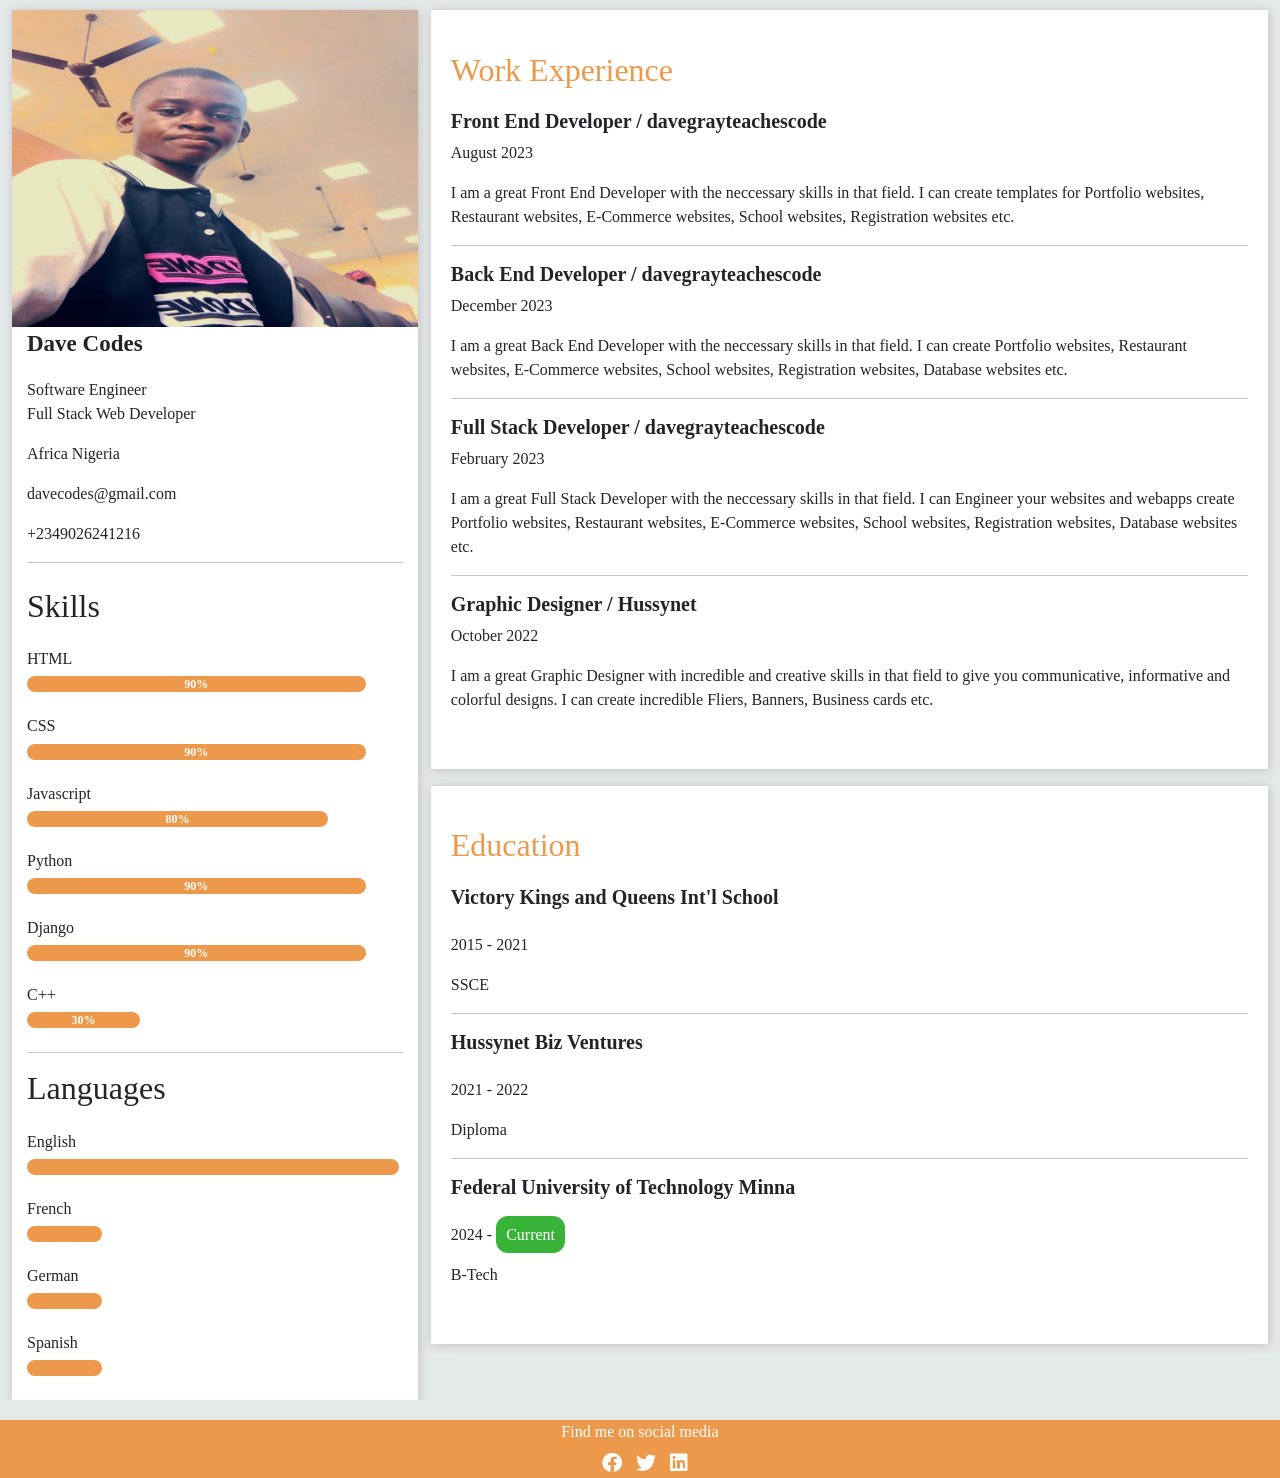
==== index.html @ 81cb4c6d "first commit" ====
<!DOCTYPE html>
<html lang="en">
  <head>
    <meta charset="UTF-8" />
    <meta name="viewport" content="width=device-width, initial-scale=1.0" />
    <link rel="stylesheet" href="assets/css/bootstrap.min.css" />
    <link rel="stylesheet" href="assets/css/style.css" />
    <link rel="stylesheet" href="assets/css/all.min.css" />
    <link rel="stylesheet" href="assets/css/fontawesome.min.css" />
    <link
      rel="icon"
      type="image/x-icon"
      href="assets/img/Graduation-cap.jpg.JPG"
    />
    <script defer src="assets/js/bootstrap.bundle.min.js"></script>
    <title>Dave Codes E-Resume</title>
  </head>
  <body>
    <div class="container-md overflow-hidden">
      <div class="row content">
        <div class="col first-col p-0">
          <div class="profile-photo">
            <figure>
              <img src="assets/img/Dave.jpg" alt="My Photo" class="img-fluid" />

              <figcaption>Dave Codes</figcaption>
            </figure>
          </div>
          <div class="skills-lang-extra_info">
            <div class="extra-info">
              <p>Software Engineer <br />Full Stack Web Developer</p>
              <p>Africa Nigeria</p>
              <p>davecodes@gmail.com</p>
              <p>+2349026241216</p>
            </div>
            <hr />
            <div class="skills">
              <h2 class="my-4">Skills</h2>
              <div class="html">
                <h6>HTML</h6>
                <div class="progress mb-4" style="background: transparent">
                  <div
                    class="progress-bar rounded-pill fw-bold"
                    style="width: 90%; background: #ec994b"
                  >
                    90%
                  </div>
                </div>
              </div>
              <div class="html">
                <h6>CSS</h6>
                <div class="progress mb-4" style="background: transparent">
                  <div
                    class="progress-bar rounded-pill fw-bold"
                    style="width: 90%; background: #ec994b"
                  >
                    90%
                  </div>
                </div>
              </div>
              <div class="html">
                <h6>Javascript</h6>
                <div class="progress mb-4" style="background: transparent">
                  <div
                    class="progress-bar rounded-pill fw-bold"
                    style="width: 80%; background: #ec994b"
                  >
                    80%
                  </div>
                </div>
              </div>
              <div class="html">
                <h6>Python</h6>
                <div class="progress mb-4" style="background: transparent">
                  <div
                    class="progress-bar rounded-pill fw-bold"
                    style="width: 90%; background: #ec994b"
                  >
                    90%
                  </div>
                </div>
              </div>
              <div class="html">
                <h6>Django</h6>
                <div class="progress mb-4" style="background: transparent">
                  <div
                    class="progress-bar rounded-pill fw-bold"
                    style="width: 90%; background: #ec994b"
                  >
                    90%
                  </div>
                </div>
              </div>
              <div class="html">
                <h6>C++</h6>
                <div class="progress mb-4" style="background: transparent">
                  <div
                    class="progress-bar rounded-pill fw-bold"
                    style="width: 30%; background: #ec994b"
                  >
                    30%
                  </div>
                </div>
              </div>
            </div>
            <hr />
            <div class="language">
              <h2>Languages</h2>
              <div class="english my-4">
                <h6>English</h6>
                <div
                  class="progress bg-none"
                  style="background: transparent"
                  style="background: transparent"
                >
                  <div
                    class="progress-bar rounded-pill"
                    style="width: 99%; background: #ec994b"
                  ></div>
                </div>
              </div>
              <div class="english my-4">
                <h6>French</h6>
                <div class="progress bg-none" style="background: transparent">
                  <div
                    class="progress-bar rounded-pill"
                    style="width: 20%; background: #ec994b"
                  ></div>
                </div>
              </div>
              <div class="english my-4">
                <h6>German</h6>
                <div class="progress bg-none" style="background: transparent">
                  <div
                    class="progress-bar rounded-pill"
                    style="width: 20%; background: #ec994b"
                  ></div>
                </div>
              </div>
              <div class="english my-4">
                <h6>Spanish</h6>
                <div class="progress bg-none" style="background: transparent">
                  <div
                    class="progress-bar rounded-pill"
                    style="width: 20%; background: #ec994b"
                  ></div>
                </div>
              </div>
            </div>
          </div>
        </div>
        <div class="col-md-8 col-sm-8 second-col">
          <div class="col gy-5 second-row">
            <div class="row third-row">
              <div class="workexperience">
                <h2 style="color: #ec994b; margin-bottom: 20px">
                  Work Experience
                </h2>
                <div class="experience">
                  <div class="heading-date">
                    <h5 class="fw-bold">
                      Front End Developer / davegrayteachescode
                    </h5>
                    <p>August 2023</p>
                  </div>
                  <div class="body">
                    <p>
                      I am a great Front End Developer with the neccessary
                      skills in that field. I can create templates for Portfolio
                      websites, Restaurant websites,
                      <span style="white-space: nowrap">E-Commerce</span>
                      websites, School websites, Registration websites etc.
                    </p>
                  </div>
                </div>
                <hr />

                <div class="experience">
                  <div class="heading-date">
                    <h5 class="fw-bold">
                      Back End Developer / davegrayteachescode
                    </h5>
                    <p>December 2023</p>
                  </div>
                  <div class="body">
                    <p>
                      I am a great Back End Developer with the neccessary skills
                      in that field. I can create Portfolio websites, Restaurant
                      websites,
                      <span style="white-space: nowrap">E-Commerce</span>
                      websites, School websites, Registration websites, Database
                      websites etc.
                    </p>
                  </div>
                </div>
                <hr />
                <div class="experience">
                  <div class="heading-date">
                    <h5 class="fw-bold">
                      Full Stack Developer / davegrayteachescode
                    </h5>
                    <p>February 2023</p>
                  </div>
                  <div class="body">
                    <p>
                      I am a great Full Stack Developer with the neccessary
                      skills in that field. I can Engineer your websites and
                      webapps create Portfolio websites, Restaurant websites,
                      <span style="white-space: nowrap">E-Commerce</span>
                      websites, School websites, Registration websites, Database
                      websites etc.
                    </p>
                  </div>
                </div>
                <hr />
                <div class="experience">
                  <div class="heading-date">
                    <h5 class="fw-bold">Graphic Designer / Hussynet</h5>
                    <p>October 2022</p>
                  </div>
                  <div class="body">
                    <p>
                      I am a great Graphic Designer with incredible and creative
                      skills in that field to give you communicative,
                      informative and colorful designs. I can create incredible
                      Fliers, Banners, Business cards etc.
                    </p>
                  </div>
                </div>
              </div>
            </div>
            <div class="row fourth-row">
              <div class="education">
                <h2 style="margin-bottom: 20px; color: #ec994b">Education</h2>
                <div class="heading-date">
                  <h5 class="fw-bold mb-4">
                    Victory Kings and Queens Int'l School
                  </h5>
                  <p>2015 - 2021</p>
                  <p>SSCE</p>
                </div>
                <hr />
                <div class="heading-date">
                  <h5 class="fw-bold mb-4">Hussynet Biz Ventures</h5>
                  <p>2021 - 2022</p>
                  <p>Diploma</p>
                </div>
                <hr />
                <div class="heading-date">
                  <h5 class="fw-bold mb-4">
                    Federal University of Technology Minna
                  </h5>
                  <p>
                    2024 -
                    <span
                      style="
                        padding: 10px;
                        background: #38b338;
                        color: #fff;
                        border-radius: 12px;
                      "
                      >Current</span
                    >
                  </p>
                  <p>B-Tech</p>
                </div>
              </div>
            </div>
          </div>
        </div>
      </div>
    </div>
    <div
      class="container-fluid text-white text-center"
      style="background: #ec994b; margin-top: 20px"
    >
      <div class="footer mb-1">Find me on social media</div>
      <div class="icons">
        <a href="https://www.facebook.com/profile.php?id=61553030687834">
          <span style="margin-left: 10px; font-size: 20px; cursor: pointer"
            ><i class="fa-brands fa-facebook"></i
          ></span>
        </a>
        <a href="">
          <span style="margin-left: 10px; font-size: 20px; cursor: pointer"
            ><i class="fa-brands fa-twitter"></i
          ></span>
        </a>
        <a href="https://www.linkedin.com/in/david-moses-1b9226258/">
          <span style="margin-left: 10px; font-size: 20px; cursor: pointer"
            ><i class="fa-brands fa-linkedin"></i
          ></span>
        </a>
      </div>
    </div>
  </body>
</html>
---- assets/css/style.css ----
* {
  font-family: "Roboto";
}

body {
  background: #e4e9e9;
}

.content {
  gap: 1%;
  margin-top: 10px;
}

.first-col {
  /* padding: 0 2%; */
  background: #fff;
  /* color: #fff; */
  box-shadow: 1px 1px 10px #c4bfbf;
}

.skills-lang-extra_info,
figcaption {
  padding: 0 15px 0 15px;
}

img {
  width: 100%;
  height: 10px;
}

figcaption {
  font-size: 23px;
  font-weight: 600;
}

.third-row {
  padding: 5% 1%;
  background: #fff;
  /* color: #fff; */
  box-shadow: 1px 1px 10px #c4bfbf;
}

.fourth-row {
  padding: 5% 1%;
  background: #fff;
  /* color: #fff; */
  box-shadow: 1px 1px 10px #c4bfbf;
}

.second-row {
  display: grid;
  gap: 1.3%;
}

@media screen and (min-width: 300px) {
  .third-row {
    margin-top: 3%;
  }

  .content {
    margin: 3% 0.5%;
  }
}

@media screen and (min-width: 576px) {
  .third-row {
    margin-top: 0;
  }

  .content {
    margin: 10px 0 0 0;
  }
}

a {
  color: #fff;
  text-decoration: none;
}

i:hover {
  transform: scale(1.2);
  transition: 0.6s ease;
}

@media screen and (min-width: 768px) {
  .third-row {
    margin-top: 0;
  }

  .container-md {
    max-width: 88rem;
  }

  /* .second-col {
    width: 0;
    margin-top: 0;
  } */
}
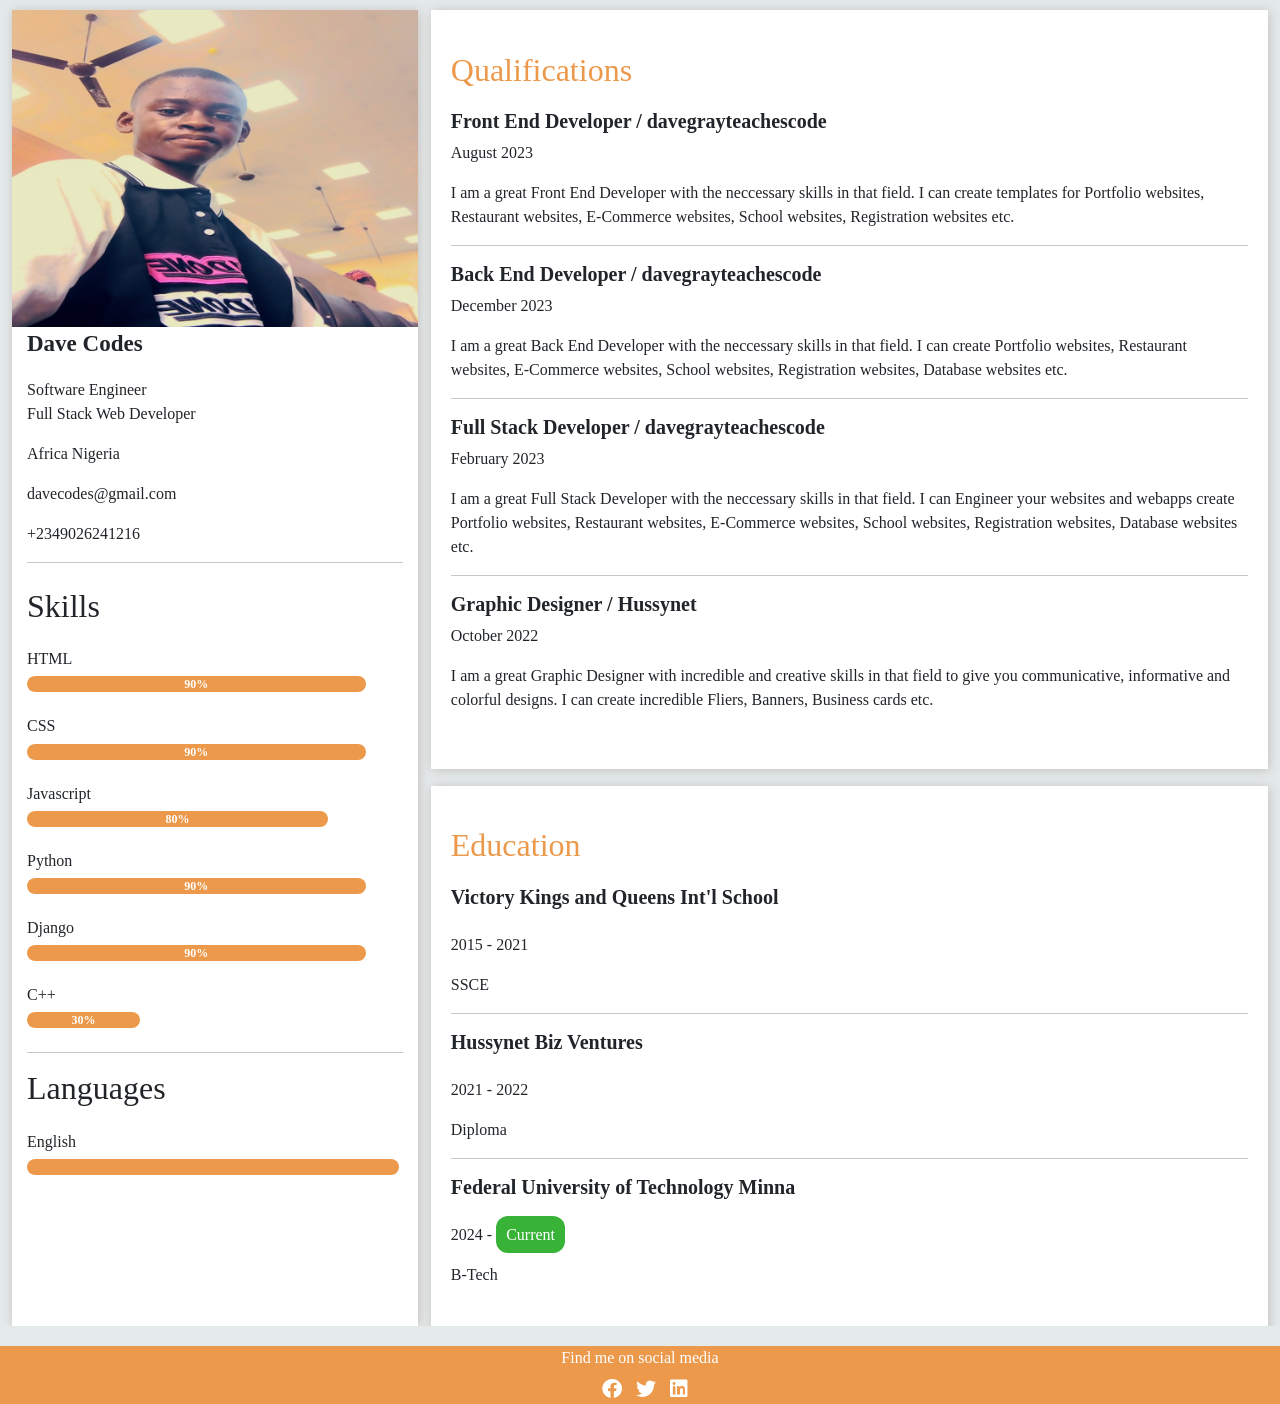
==== commit a3657ffd: "Add files via upload" ====
--- a/index.html
+++ b/index.html
@@ -1,297 +1,297 @@
-<!DOCTYPE html>
-<html lang="en">
-  <head>
-    <meta charset="UTF-8" />
-    <meta name="viewport" content="width=device-width, initial-scale=1.0" />
-    <link rel="stylesheet" href="assets/css/bootstrap.min.css" />
-    <link rel="stylesheet" href="assets/css/style.css" />
-    <link rel="stylesheet" href="assets/css/all.min.css" />
-    <link rel="stylesheet" href="assets/css/fontawesome.min.css" />
-    <link
-      rel="icon"
-      type="image/x-icon"
-      href="assets/img/Graduation-cap.jpg.JPG"
-    />
-    <script defer src="assets/js/bootstrap.bundle.min.js"></script>
-    <title>Dave Codes E-Resume</title>
-  </head>
-  <body>
-    <div class="container-md overflow-hidden">
-      <div class="row content">
-        <div class="col first-col p-0">
-          <div class="profile-photo">
-            <figure>
-              <img src="assets/img/Dave.jpg" alt="My Photo" class="img-fluid" />
-
-              <figcaption>Dave Codes</figcaption>
-            </figure>
-          </div>
-          <div class="skills-lang-extra_info">
-            <div class="extra-info">
-              <p>Software Engineer <br />Full Stack Web Developer</p>
-              <p>Africa Nigeria</p>
-              <p>davecodes@gmail.com</p>
-              <p>+2349026241216</p>
-            </div>
-            <hr />
-            <div class="skills">
-              <h2 class="my-4">Skills</h2>
-              <div class="html">
-                <h6>HTML</h6>
-                <div class="progress mb-4" style="background: transparent">
-                  <div
-                    class="progress-bar rounded-pill fw-bold"
-                    style="width: 90%; background: #ec994b"
-                  >
-                    90%
-                  </div>
-                </div>
-              </div>
-              <div class="html">
-                <h6>CSS</h6>
-                <div class="progress mb-4" style="background: transparent">
-                  <div
-                    class="progress-bar rounded-pill fw-bold"
-                    style="width: 90%; background: #ec994b"
-                  >
-                    90%
-                  </div>
-                </div>
-              </div>
-              <div class="html">
-                <h6>Javascript</h6>
-                <div class="progress mb-4" style="background: transparent">
-                  <div
-                    class="progress-bar rounded-pill fw-bold"
-                    style="width: 80%; background: #ec994b"
-                  >
-                    80%
-                  </div>
-                </div>
-              </div>
-              <div class="html">
-                <h6>Python</h6>
-                <div class="progress mb-4" style="background: transparent">
-                  <div
-                    class="progress-bar rounded-pill fw-bold"
-                    style="width: 90%; background: #ec994b"
-                  >
-                    90%
-                  </div>
-                </div>
-              </div>
-              <div class="html">
-                <h6>Django</h6>
-                <div class="progress mb-4" style="background: transparent">
-                  <div
-                    class="progress-bar rounded-pill fw-bold"
-                    style="width: 90%; background: #ec994b"
-                  >
-                    90%
-                  </div>
-                </div>
-              </div>
-              <div class="html">
-                <h6>C++</h6>
-                <div class="progress mb-4" style="background: transparent">
-                  <div
-                    class="progress-bar rounded-pill fw-bold"
-                    style="width: 30%; background: #ec994b"
-                  >
-                    30%
-                  </div>
-                </div>
-              </div>
-            </div>
-            <hr />
-            <div class="language">
-              <h2>Languages</h2>
-              <div class="english my-4">
-                <h6>English</h6>
-                <div
-                  class="progress bg-none"
-                  style="background: transparent"
-                  style="background: transparent"
-                >
-                  <div
-                    class="progress-bar rounded-pill"
-                    style="width: 99%; background: #ec994b"
-                  ></div>
-                </div>
-              </div>
-              <div class="english my-4">
-                <h6>French</h6>
-                <div class="progress bg-none" style="background: transparent">
-                  <div
-                    class="progress-bar rounded-pill"
-                    style="width: 20%; background: #ec994b"
-                  ></div>
-                </div>
-              </div>
-              <div class="english my-4">
-                <h6>German</h6>
-                <div class="progress bg-none" style="background: transparent">
-                  <div
-                    class="progress-bar rounded-pill"
-                    style="width: 20%; background: #ec994b"
-                  ></div>
-                </div>
-              </div>
-              <div class="english my-4">
-                <h6>Spanish</h6>
-                <div class="progress bg-none" style="background: transparent">
-                  <div
-                    class="progress-bar rounded-pill"
-                    style="width: 20%; background: #ec994b"
-                  ></div>
-                </div>
-              </div>
-            </div>
-          </div>
-        </div>
-        <div class="col-md-8 col-sm-8 second-col">
-          <div class="col gy-5 second-row">
-            <div class="row third-row">
-              <div class="workexperience">
-                <h2 style="color: #ec994b; margin-bottom: 20px">
-                  Work Experience
-                </h2>
-                <div class="experience">
-                  <div class="heading-date">
-                    <h5 class="fw-bold">
-                      Front End Developer / davegrayteachescode
-                    </h5>
-                    <p>August 2023</p>
-                  </div>
-                  <div class="body">
-                    <p>
-                      I am a great Front End Developer with the neccessary
-                      skills in that field. I can create templates for Portfolio
-                      websites, Restaurant websites,
-                      <span style="white-space: nowrap">E-Commerce</span>
-                      websites, School websites, Registration websites etc.
-                    </p>
-                  </div>
-                </div>
-                <hr />
-
-                <div class="experience">
-                  <div class="heading-date">
-                    <h5 class="fw-bold">
-                      Back End Developer / davegrayteachescode
-                    </h5>
-                    <p>December 2023</p>
-                  </div>
-                  <div class="body">
-                    <p>
-                      I am a great Back End Developer with the neccessary skills
-                      in that field. I can create Portfolio websites, Restaurant
-                      websites,
-                      <span style="white-space: nowrap">E-Commerce</span>
-                      websites, School websites, Registration websites, Database
-                      websites etc.
-                    </p>
-                  </div>
-                </div>
-                <hr />
-                <div class="experience">
-                  <div class="heading-date">
-                    <h5 class="fw-bold">
-                      Full Stack Developer / davegrayteachescode
-                    </h5>
-                    <p>February 2023</p>
-                  </div>
-                  <div class="body">
-                    <p>
-                      I am a great Full Stack Developer with the neccessary
-                      skills in that field. I can Engineer your websites and
-                      webapps create Portfolio websites, Restaurant websites,
-                      <span style="white-space: nowrap">E-Commerce</span>
-                      websites, School websites, Registration websites, Database
-                      websites etc.
-                    </p>
-                  </div>
-                </div>
-                <hr />
-                <div class="experience">
-                  <div class="heading-date">
-                    <h5 class="fw-bold">Graphic Designer / Hussynet</h5>
-                    <p>October 2022</p>
-                  </div>
-                  <div class="body">
-                    <p>
-                      I am a great Graphic Designer with incredible and creative
-                      skills in that field to give you communicative,
-                      informative and colorful designs. I can create incredible
-                      Fliers, Banners, Business cards etc.
-                    </p>
-                  </div>
-                </div>
-              </div>
-            </div>
-            <div class="row fourth-row">
-              <div class="education">
-                <h2 style="margin-bottom: 20px; color: #ec994b">Education</h2>
-                <div class="heading-date">
-                  <h5 class="fw-bold mb-4">
-                    Victory Kings and Queens Int'l School
-                  </h5>
-                  <p>2015 - 2021</p>
-                  <p>SSCE</p>
-                </div>
-                <hr />
-                <div class="heading-date">
-                  <h5 class="fw-bold mb-4">Hussynet Biz Ventures</h5>
-                  <p>2021 - 2022</p>
-                  <p>Diploma</p>
-                </div>
-                <hr />
-                <div class="heading-date">
-                  <h5 class="fw-bold mb-4">
-                    Federal University of Technology Minna
-                  </h5>
-                  <p>
-                    2024 -
-                    <span
-                      style="
-                        padding: 10px;
-                        background: #38b338;
-                        color: #fff;
-                        border-radius: 12px;
-                      "
-                      >Current</span
-                    >
-                  </p>
-                  <p>B-Tech</p>
-                </div>
-              </div>
-            </div>
-          </div>
-        </div>
-      </div>
-    </div>
-    <div
-      class="container-fluid text-white text-center"
-      style="background: #ec994b; margin-top: 20px"
-    >
-      <div class="footer mb-1">Find me on social media</div>
-      <div class="icons">
-        <a href="https://www.facebook.com/profile.php?id=61553030687834">
-          <span style="margin-left: 10px; font-size: 20px; cursor: pointer"
-            ><i class="fa-brands fa-facebook"></i
-          ></span>
-        </a>
-        <a href="">
-          <span style="margin-left: 10px; font-size: 20px; cursor: pointer"
-            ><i class="fa-brands fa-twitter"></i
-          ></span>
-        </a>
-        <a href="https://www.linkedin.com/in/david-moses-1b9226258/">
-          <span style="margin-left: 10px; font-size: 20px; cursor: pointer"
-            ><i class="fa-brands fa-linkedin"></i
-          ></span>
-        </a>
-      </div>
-    </div>
-  </body>
-</html>
+<!DOCTYPE html>
+<html lang="en">
+  <head>
+    <meta charset="UTF-8" />
+    <meta name="viewport" content="width=device-width, initial-scale=1.0" />
+    <link rel="stylesheet" href="assets/css/bootstrap.min.css" />
+    <link rel="stylesheet" href="assets/css/style.css" />
+    <link rel="stylesheet" href="assets/css/all.min.css" />
+    <link rel="stylesheet" href="assets/css/fontawesome.min.css" />
+    <link
+      rel="icon"
+      type="image/x-icon"
+      href="assets/img/Graduation-cap.jpg.JPG"
+    />
+    <script defer src="assets/js/bootstrap.bundle.min.js"></script>
+    <title>Dave Codes E-Resume</title>
+  </head>
+  <body>
+    <div class="container-md overflow-hidden">
+      <div class="row content">
+        <div class="col first-col p-0">
+          <div class="profile-photo">
+            <figure>
+              <img src="assets/img/Dave.jpg" alt="My Photo" class="img-fluid" />
+
+              <figcaption>Dave Codes</figcaption>
+            </figure>
+          </div>
+          <div class="skills-lang-extra_info">
+            <div class="extra-info">
+              <p>Software Engineer <br />Full Stack Web Developer</p>
+              <p>Africa Nigeria</p>
+              <p>davecodes@gmail.com</p>
+              <p>+2349026241216</p>
+            </div>
+            <hr />
+            <div class="skills">
+              <h2 class="my-4">Skills</h2>
+              <div class="html">
+                <h6>HTML</h6>
+                <div class="progress mb-4" style="background: transparent">
+                  <div
+                    class="progress-bar rounded-pill fw-bold"
+                    style="width: 90%; background: #ec994b"
+                  >
+                    90%
+                  </div>
+                </div>
+              </div>
+              <div class="html">
+                <h6>CSS</h6>
+                <div class="progress mb-4" style="background: transparent">
+                  <div
+                    class="progress-bar rounded-pill fw-bold"
+                    style="width: 90%; background: #ec994b"
+                  >
+                    90%
+                  </div>
+                </div>
+              </div>
+              <div class="html">
+                <h6>Javascript</h6>
+                <div class="progress mb-4" style="background: transparent">
+                  <div
+                    class="progress-bar rounded-pill fw-bold"
+                    style="width: 80%; background: #ec994b"
+                  >
+                    80%
+                  </div>
+                </div>
+              </div>
+              <div class="html">
+                <h6>Python</h6>
+                <div class="progress mb-4" style="background: transparent">
+                  <div
+                    class="progress-bar rounded-pill fw-bold"
+                    style="width: 90%; background: #ec994b"
+                  >
+                    90%
+                  </div>
+                </div>
+              </div>
+              <div class="html">
+                <h6>Django</h6>
+                <div class="progress mb-4" style="background: transparent">
+                  <div
+                    class="progress-bar rounded-pill fw-bold"
+                    style="width: 90%; background: #ec994b"
+                  >
+                    90%
+                  </div>
+                </div>
+              </div>
+              <div class="html">
+                <h6>C++</h6>
+                <div class="progress mb-4" style="background: transparent">
+                  <div
+                    class="progress-bar rounded-pill fw-bold"
+                    style="width: 30%; background: #ec994b"
+                  >
+                    30%
+                  </div>
+                </div>
+              </div>
+            </div>
+            <hr />
+            <div class="language">
+              <h2>Languages</h2>
+              <div class="english my-4">
+                <h6>English</h6>
+                <div
+                  class="progress bg-none"
+                  style="background: transparent"
+                  style="background: transparent"
+                >
+                  <div
+                    class="progress-bar rounded-pill"
+                    style="width: 99%; background: #ec994b"
+                  ></div>
+                </div>
+              </div>
+              <!-- <div class="english my-4">
+                <h6>French</h6>
+                <div class="progress bg-none" style="background: transparent">
+                  <div
+                    class="progress-bar rounded-pill"
+                    style="width: 20%; background: #ec994b"
+                  ></div>
+                </div>
+              </div>
+              <div class="english my-4">
+                <h6>German</h6>
+                <div class="progress bg-none" style="background: transparent">
+                  <div
+                    class="progress-bar rounded-pill"
+                    style="width: 20%; background: #ec994b"
+                  ></div>
+                </div>
+              </div>
+              <div class="english my-4">
+                <h6>Spanish</h6>
+                <div class="progress bg-none" style="background: transparent">
+                  <div
+                    class="progress-bar rounded-pill"
+                    style="width: 20%; background: #ec994b"
+                  ></div> 
+                </div>
+              </div>-->
+            </div>
+          </div>
+        </div>
+        <div class="col-md-8 col-sm-8 second-col">
+          <div class="col gy-5 second-row">
+            <div class="row third-row">
+              <div class="workexperience">
+                <h2 style="color: #ec994b; margin-bottom: 20px">
+                  Qualifications
+                </h2>
+                <div class="experience">
+                  <div class="heading-date">
+                    <h5 class="fw-bold">
+                      Front End Developer / davegrayteachescode
+                    </h5>
+                    <p>August 2023</p>
+                  </div>
+                  <div class="body">
+                    <p>
+                      I am a great Front End Developer with the neccessary
+                      skills in that field. I can create templates for Portfolio
+                      websites, Restaurant websites,
+                      <span style="white-space: nowrap">E-Commerce</span>
+                      websites, School websites, Registration websites etc.
+                    </p>
+                  </div>
+                </div>
+                <hr />
+
+                <div class="experience">
+                  <div class="heading-date">
+                    <h5 class="fw-bold">
+                      Back End Developer / davegrayteachescode
+                    </h5>
+                    <p>December 2023</p>
+                  </div>
+                  <div class="body">
+                    <p>
+                      I am a great Back End Developer with the neccessary skills
+                      in that field. I can create Portfolio websites, Restaurant
+                      websites,
+                      <span style="white-space: nowrap">E-Commerce</span>
+                      websites, School websites, Registration websites, Database
+                      websites etc.
+                    </p>
+                  </div>
+                </div>
+                <hr />
+                <div class="experience">
+                  <div class="heading-date">
+                    <h5 class="fw-bold">
+                      Full Stack Developer / davegrayteachescode
+                    </h5>
+                    <p>February 2023</p>
+                  </div>
+                  <div class="body">
+                    <p>
+                      I am a great Full Stack Developer with the neccessary
+                      skills in that field. I can Engineer your websites and
+                      webapps create Portfolio websites, Restaurant websites,
+                      <span style="white-space: nowrap">E-Commerce</span>
+                      websites, School websites, Registration websites, Database
+                      websites etc.
+                    </p>
+                  </div>
+                </div>
+                <hr />
+                <div class="experience">
+                  <div class="heading-date">
+                    <h5 class="fw-bold">Graphic Designer / Hussynet</h5>
+                    <p>October 2022</p>
+                  </div>
+                  <div class="body">
+                    <p>
+                      I am a great Graphic Designer with incredible and creative
+                      skills in that field to give you communicative,
+                      informative and colorful designs. I can create incredible
+                      Fliers, Banners, Business cards etc.
+                    </p>
+                  </div>
+                </div>
+              </div>
+            </div>
+            <div class="row fourth-row">
+              <div class="education">
+                <h2 style="margin-bottom: 20px; color: #ec994b">Education</h2>
+                <div class="heading-date">
+                  <h5 class="fw-bold mb-4">
+                    Victory Kings and Queens Int'l School
+                  </h5>
+                  <p>2015 - 2021</p>
+                  <p>SSCE</p>
+                </div>
+                <hr />
+                <div class="heading-date">
+                  <h5 class="fw-bold mb-4">Hussynet Biz Ventures</h5>
+                  <p>2021 - 2022</p>
+                  <p>Diploma</p>
+                </div>
+                <hr />
+                <div class="heading-date">
+                  <h5 class="fw-bold mb-4">
+                    Federal University of Technology Minna
+                  </h5>
+                  <p>
+                    2024 -
+                    <span
+                      style="
+                        padding: 10px;
+                        background: #38b338;
+                        color: #fff;
+                        border-radius: 12px;
+                      "
+                      >Current</span
+                    >
+                  </p>
+                  <p>B-Tech</p>
+                </div>
+              </div>
+            </div>
+          </div>
+        </div>
+      </div>
+    </div>
+    <div
+      class="container-fluid text-white text-center"
+      style="background: #ec994b; margin-top: 20px"
+    >
+      <div class="footer mb-1">Find me on social media</div>
+      <div class="icons">
+        <a href="https://www.facebook.com/profile.php?id=61553030687834">
+          <span style="margin-left: 10px; font-size: 20px; cursor: pointer"
+            ><i class="fa-brands fa-facebook"></i
+          ></span>
+        </a>
+        <a href="">
+          <span style="margin-left: 10px; font-size: 20px; cursor: pointer"
+            ><i class="fa-brands fa-twitter"></i
+          ></span>
+        </a>
+        <a href="https://www.linkedin.com/in/david-moses-1b9226258/">
+          <span style="margin-left: 10px; font-size: 20px; cursor: pointer"
+            ><i class="fa-brands fa-linkedin"></i
+          ></span>
+        </a>
+      </div>
+    </div>
+  </body>
+</html>
--- a/assets/css/style.css
+++ b/assets/css/style.css
@@ -1,98 +1,98 @@
-* {
-  font-family: "Roboto";
-}
-
-body {
-  background: #e4e9e9;
-}
-
-.content {
-  gap: 1%;
-  margin-top: 10px;
-}
-
-.first-col {
-  /* padding: 0 2%; */
-  background: #fff;
-  /* color: #fff; */
-  box-shadow: 1px 1px 10px #c4bfbf;
-}
-
-.skills-lang-extra_info,
-figcaption {
-  padding: 0 15px 0 15px;
-}
-
-img {
-  width: 100%;
-  height: 10px;
-}
-
-figcaption {
-  font-size: 23px;
-  font-weight: 600;
-}
-
-.third-row {
-  padding: 5% 1%;
-  background: #fff;
-  /* color: #fff; */
-  box-shadow: 1px 1px 10px #c4bfbf;
-}
-
-.fourth-row {
-  padding: 5% 1%;
-  background: #fff;
-  /* color: #fff; */
-  box-shadow: 1px 1px 10px #c4bfbf;
-}
-
-.second-row {
-  display: grid;
-  gap: 1.3%;
-}
-
-@media screen and (min-width: 300px) {
-  .third-row {
-    margin-top: 3%;
-  }
-
-  .content {
-    margin: 3% 0.5%;
-  }
-}
-
-@media screen and (min-width: 576px) {
-  .third-row {
-    margin-top: 0;
-  }
-
-  .content {
-    margin: 10px 0 0 0;
-  }
-}
-
-a {
-  color: #fff;
-  text-decoration: none;
-}
-
-i:hover {
-  transform: scale(1.2);
-  transition: 0.6s ease;
-}
-
-@media screen and (min-width: 768px) {
-  .third-row {
-    margin-top: 0;
-  }
-
-  .container-md {
-    max-width: 88rem;
-  }
-
-  /* .second-col {
-    width: 0;
-    margin-top: 0;
-  } */
-}
+* {
+  font-family: "Roboto";
+}
+
+body {
+  background: #e4e9e9;
+}
+
+.content {
+  gap: 1%;
+  margin-top: 10px;
+}
+
+.first-col {
+  /* padding: 0 2%; */
+  background: #fff;
+  /* color: #fff; */
+  box-shadow: 1px 1px 10px #c4bfbf;
+}
+
+.skills-lang-extra_info,
+figcaption {
+  padding: 0 15px 0 15px;
+}
+
+img {
+  width: 100%;
+  height: 10px;
+}
+
+figcaption {
+  font-size: 23px;
+  font-weight: 600;
+}
+
+.third-row {
+  padding: 5% 1%;
+  background: #fff;
+  /* color: #fff; */
+  box-shadow: 1px 1px 10px #c4bfbf;
+}
+
+.fourth-row {
+  padding: 5% 1%;
+  background: #fff;
+  /* color: #fff; */
+  box-shadow: 1px 1px 10px #c4bfbf;
+}
+
+.second-row {
+  display: grid;
+  gap: 1.3%;
+}
+
+@media screen and (min-width: 300px) {
+  .third-row {
+    margin-top: 3%;
+  }
+
+  .content {
+    margin: 3% 0.5%;
+  }
+}
+
+@media screen and (min-width: 576px) {
+  .third-row {
+    margin-top: 0;
+  }
+
+  .content {
+    margin: 10px 0 0 0;
+  }
+}
+
+a {
+  color: #fff;
+  text-decoration: none;
+}
+
+i:hover {
+  transform: scale(1.2);
+  transition: 0.6s ease;
+}
+
+@media screen and (min-width: 768px) {
+  .third-row {
+    margin-top: 0;
+  }
+
+  .container-md {
+    max-width: 88rem;
+  }
+
+  /* .second-col {
+    width: 0;
+    margin-top: 0;
+  } */
+}
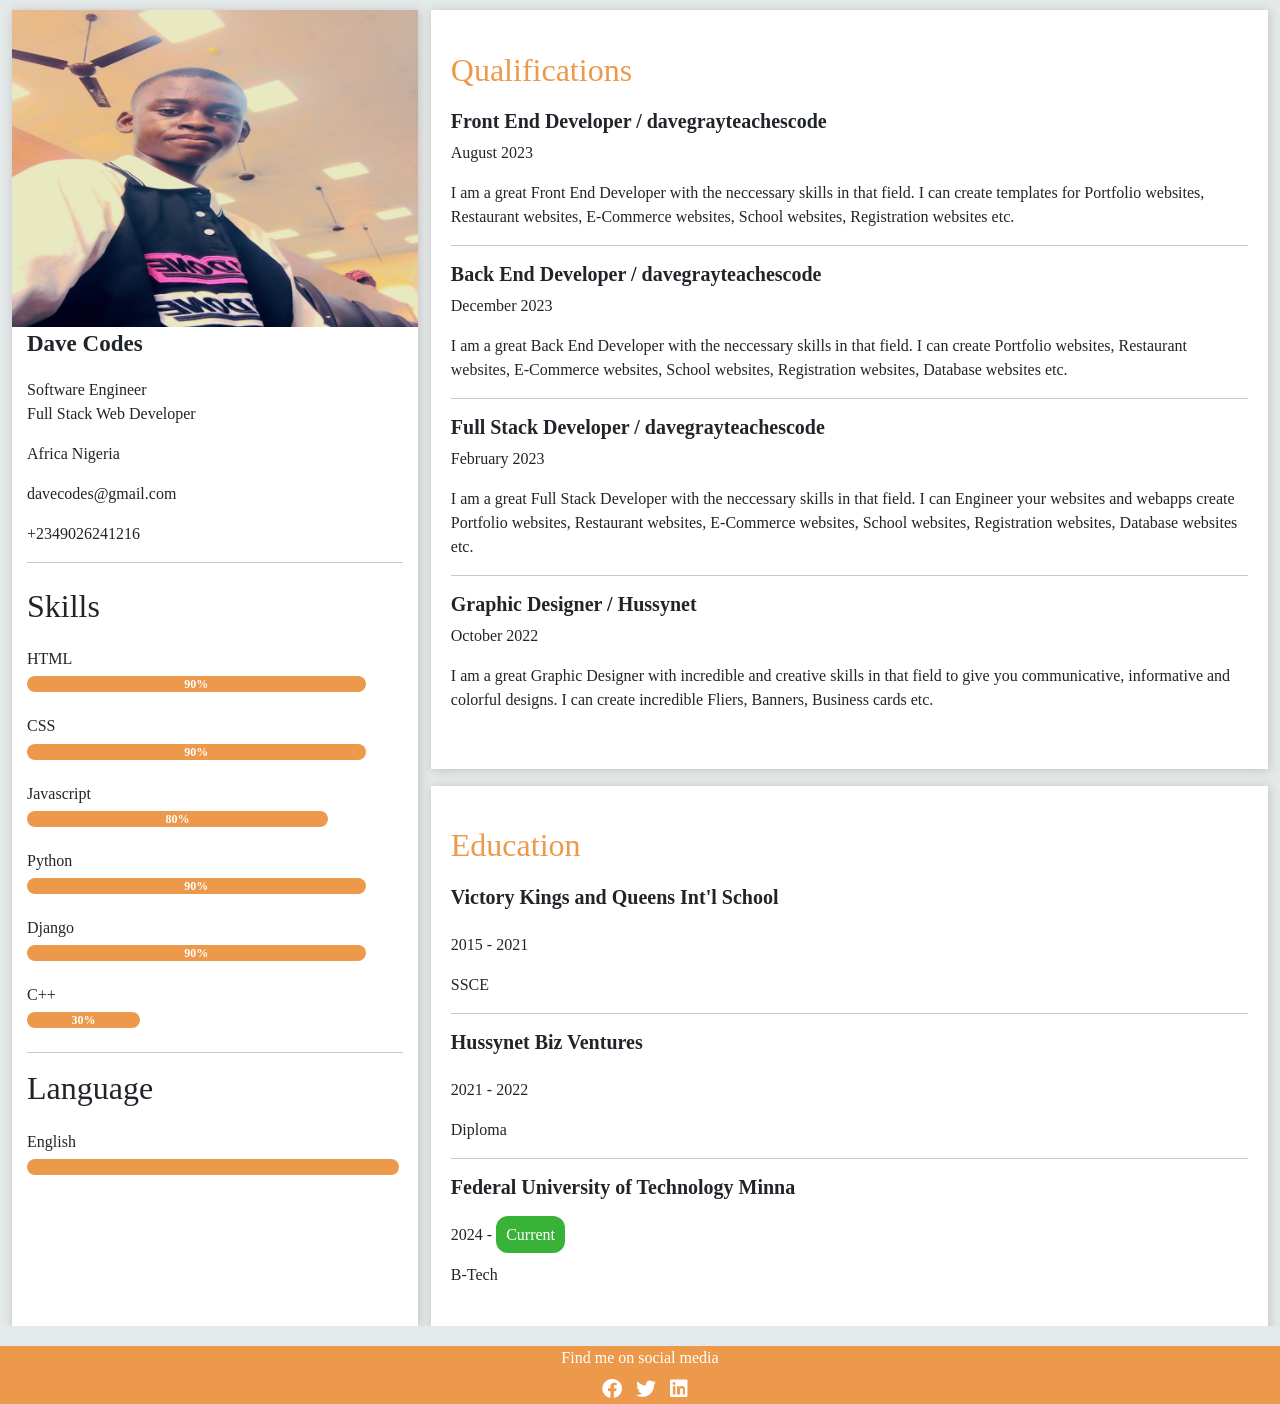
==== commit c64793d6: "Add files via upload" ====
--- a/index.html
+++ b/index.html
@@ -105,7 +105,7 @@
             </div>
             <hr />
             <div class="language">
-              <h2>Languages</h2>
+              <h2>Language</h2>
               <div class="english my-4">
                 <h6>English</h6>
                 <div
@@ -281,7 +281,7 @@
             ><i class="fa-brands fa-facebook"></i
           ></span>
         </a>
-        <a href="">
+        <a href="https://twitter.com/Dave17204028631">
           <span style="margin-left: 10px; font-size: 20px; cursor: pointer"
             ><i class="fa-brands fa-twitter"></i
           ></span>
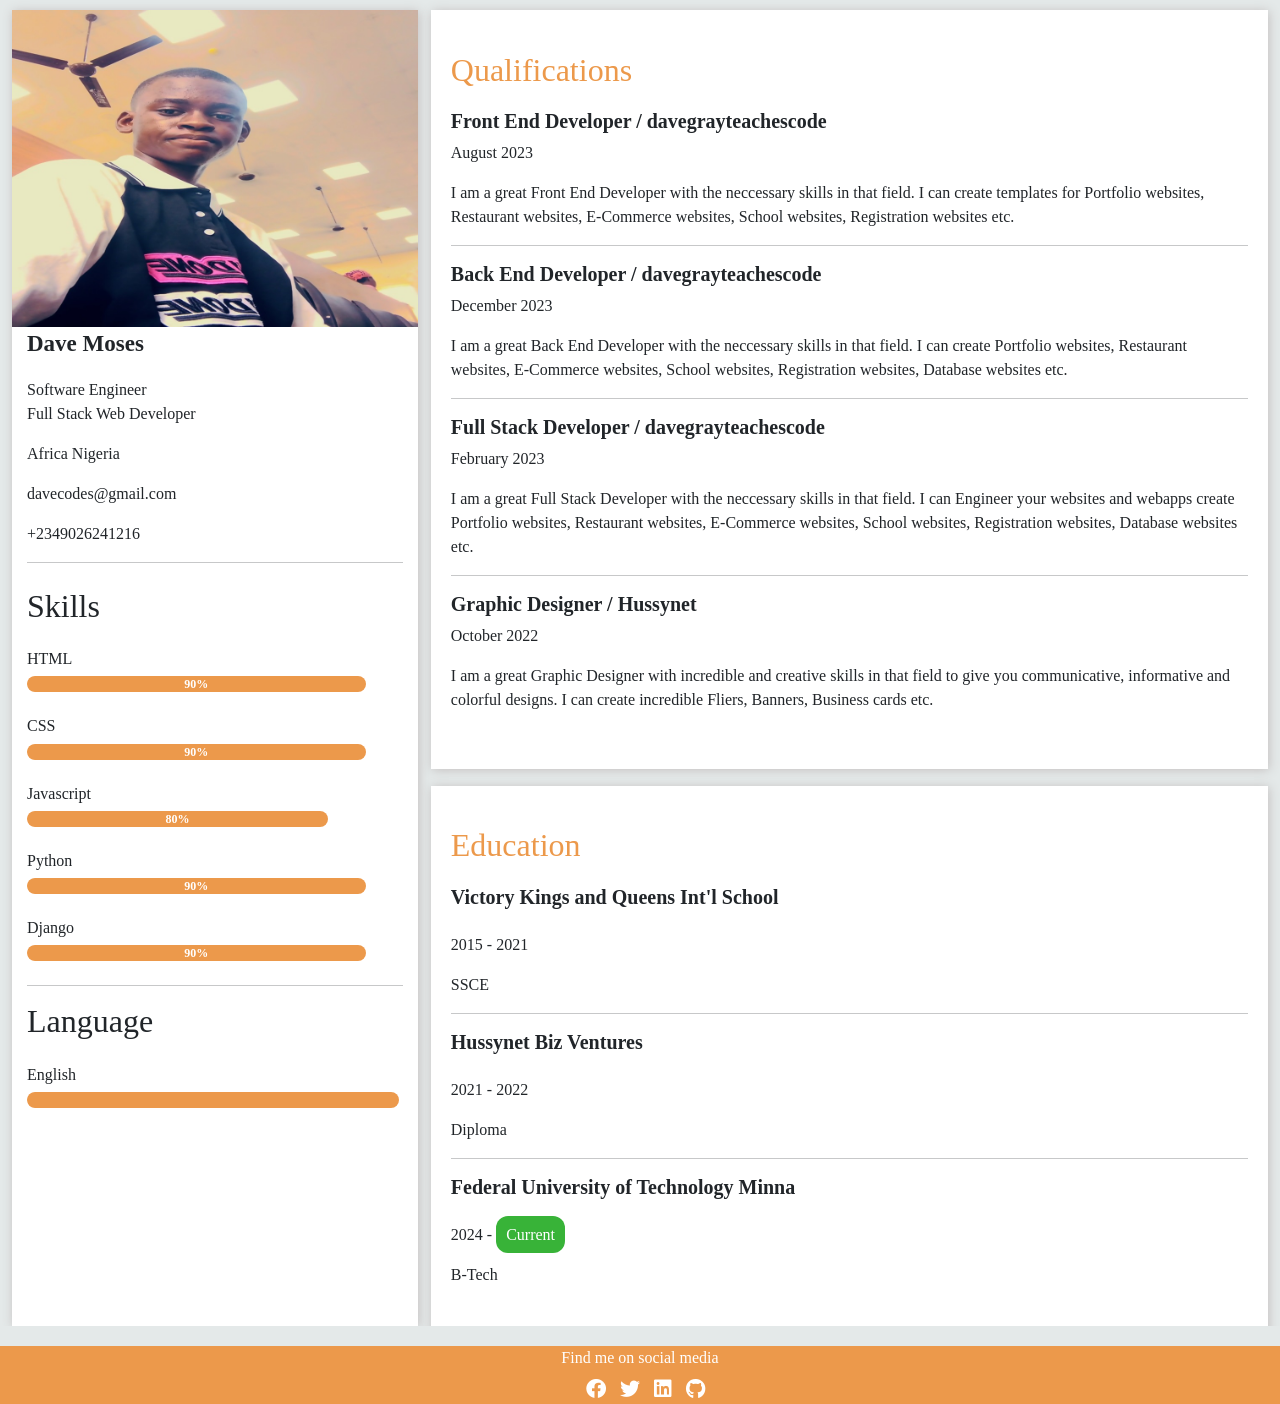
==== commit c5be16ad: "Add files via upload" ====
--- a/index.html
+++ b/index.html
@@ -7,13 +7,9 @@
     <link rel="stylesheet" href="assets/css/style.css" />
     <link rel="stylesheet" href="assets/css/all.min.css" />
     <link rel="stylesheet" href="assets/css/fontawesome.min.css" />
-    <link
-      rel="icon"
-      type="image/x-icon"
-      href="assets/img/Graduation-cap.jpg.JPG"
-    />
+    <link rel="icon" type="image/x-icon" href="assets/img/code.png" />
     <script defer src="assets/js/bootstrap.bundle.min.js"></script>
-    <title>Dave Codes E-Resume</title>
+    <title>Dave Moses E-Resume</title>
   </head>
   <body>
     <div class="container-md overflow-hidden">
@@ -23,7 +19,7 @@
             <figure>
               <img src="assets/img/Dave.jpg" alt="My Photo" class="img-fluid" />
 
-              <figcaption>Dave Codes</figcaption>
+              <figcaption>Dave Moses</figcaption>
             </figure>
           </div>
           <div class="skills-lang-extra_info">
@@ -88,17 +84,6 @@
                     style="width: 90%; background: #ec994b"
                   >
                     90%
-                  </div>
-                </div>
-              </div>
-              <div class="html">
-                <h6>C++</h6>
-                <div class="progress mb-4" style="background: transparent">
-                  <div
-                    class="progress-bar rounded-pill fw-bold"
-                    style="width: 30%; background: #ec994b"
-                  >
-                    30%
                   </div>
                 </div>
               </div>
@@ -281,14 +266,19 @@
             ><i class="fa-brands fa-facebook"></i
           ></span>
         </a>
-        <a href="https://twitter.com/Dave17204028631">
+        <a href="https://x.com/David_t_moses">
           <span style="margin-left: 10px; font-size: 20px; cursor: pointer"
             ><i class="fa-brands fa-twitter"></i
           ></span>
         </a>
-        <a href="https://www.linkedin.com/in/david-moses-1b9226258/">
+        <a href="https://www.linkedin.com/in/david-t-moses/">
           <span style="margin-left: 10px; font-size: 20px; cursor: pointer"
             ><i class="fa-brands fa-linkedin"></i
+          ></span>
+        </a>
+        <a href="https://github.com/David-t-moses">
+          <span style="margin-left: 10px; font-size: 20px; cursor: pointer"
+            ><i class="fa-brands fa-github"></i
           ></span>
         </a>
       </div>
